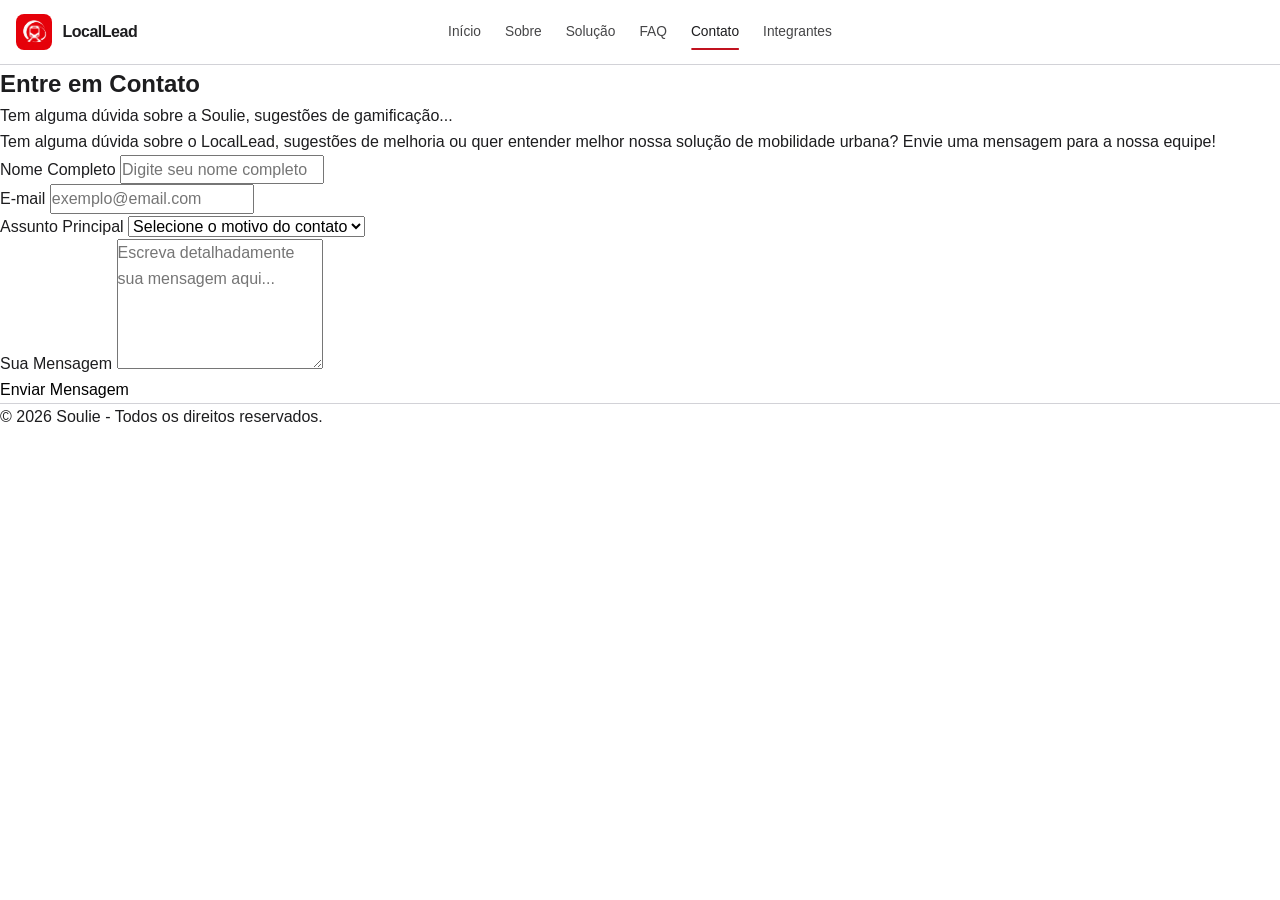
==== paginas/contato.html @ 7b082958 "Iniciando Página de contato no HTML" ====
<!DOCTYPE html>
<html lang="pt-br">

<head>
    <meta charset="UTF-8">
    <meta name="viewport" content="width=device-width, initial-scale=1.0">
    <link rel="shortcut icon" href="../assets/favicon/favicon.ico" type="image/x-icon">
    <link rel="stylesheet" href="../css/main.css">
    <link rel="stylesheet" href="../css/contato.css">
    <script src="../js/main.js" type="module" defer></script>
    <title>LocalLead | Contato</title>
</head>

<body>

    
<header class="header">
    <nav class="navbar" aria-label="Navegação principal">
        <a href="../index.html" class="navbar__brand">
            <img src="../assets/img/logo_locallead.png" alt="Logo LocalLead" class="navbar__logo">
            <span class="navbar__name">LocalLead</span>
        </a>
        <button class="navbar__toggle" type="button" aria-label="Abrir menu de navegação" aria-expanded="false" aria-controls="navbar-menu">
            <span class="navbar__toggle-line"></span>
            <span class="navbar__toggle-line"></span>
            <span class="navbar__toggle-line"></span>
        </button>
        <ul class="navbar__menu" id="navbar-menu">
            <li class="navbar__item"><a href="../index.html" class="navbar__link">Início</a></li>
            <li class="navbar__item"><a href="./sobre.html" class="navbar__link">Sobre</a></li>
            <li class="navbar__item"><a href="./solucao.html" class="navbar__link">Solução</a></li>
            <li class="navbar__item"><a href="./faq.html" class="navbar__link">FAQ</a></li>
            <li class="navbar__item"><a href="./contato.html" class="navbar__link navbar__link--active">Contato</a></li>
            <li class="navbar__item"><a href="./integrantes.html" class="navbar__link">Integrantes</a></li>
        </ul>
    </nav>
</header>

    <main>

        <section class="contact-hero" aria-labelledby="title-contact">
            <div class="section-title">
                <h2 id="title-contact">Entre em Contato</h2>
            </div>
           <!-- ❌ -->
<p class="contact-subtitle">
    Tem alguma dúvida sobre a Soulie, sugestões de gamificação...
</p>

<p class="contact-subtitle">
    Tem alguma dúvida sobre o LocalLead, sugestões de melhoria ou quer entender melhor nossa solução de mobilidade urbana?
    Envie uma mensagem para a nossa equipe!
</p>
        </section>

       
        <section class="contact-container">

            <form action="#" method="POST" class="contact-form" aria-label="Formulário de envio de mensagem">

                <div class="form-group">
                    <label for="nome">Nome Completo</label>
                    <input type="text" id="nome" name="nome" required aria-required="true"
                        placeholder="Digite seu nome completo">
                </div>

                <div class="form-group">
                    <label for="email">E-mail</label>
                    <input type="email" id="email" name="email" required aria-required="true"
                        placeholder="exemplo@email.com">
                </div>

                <div class="form-group">
                    <label for="assunto">Assunto Principal</label>
                    <select id="assunto" name="assunto" required aria-required="true">
                        <option value="" disabled selected>Selecione o motivo do contato</option>
                        <option value="duvida">Dúvidas sobre o Avatar</option>
                        <option value="sugestao">Sugestão de Funcionalidade</option>
                        <option value="feedback">Feedback do Projeto</option>
                        <option value="outros">Outros Assuntos</option>
                    </select>
                </div>

                <div class="form-group">
                    <label for="mensagem">Sua Mensagem</label>
                    <textarea id="mensagem" name="mensagem" rows="5" required aria-required="true"
                        placeholder="Escreva detalhadamente sua mensagem aqui..."></textarea>
                </div>

                <div class="form-actions">
                    <button type="submit" class="btn-submit" aria-label="Enviar dados do formulário de contato">
                        Enviar Mensagem
                    </button>
                </div>

            </form>

        </section>

    </main>

    <footer class="footer">
        <p>© 2026 Soulie - Todos os direitos reservados.</p>
    </footer>

</body>

</html>
---- css/main.css ----
@import url('./base.css');
@import url('./menu.css');
@import url('./hero.css');
@import url('./buttons.css');
@import url('./footer.css');
@import url('./layout.css');
@import url(integrantes.css);
@import url(faq.css);
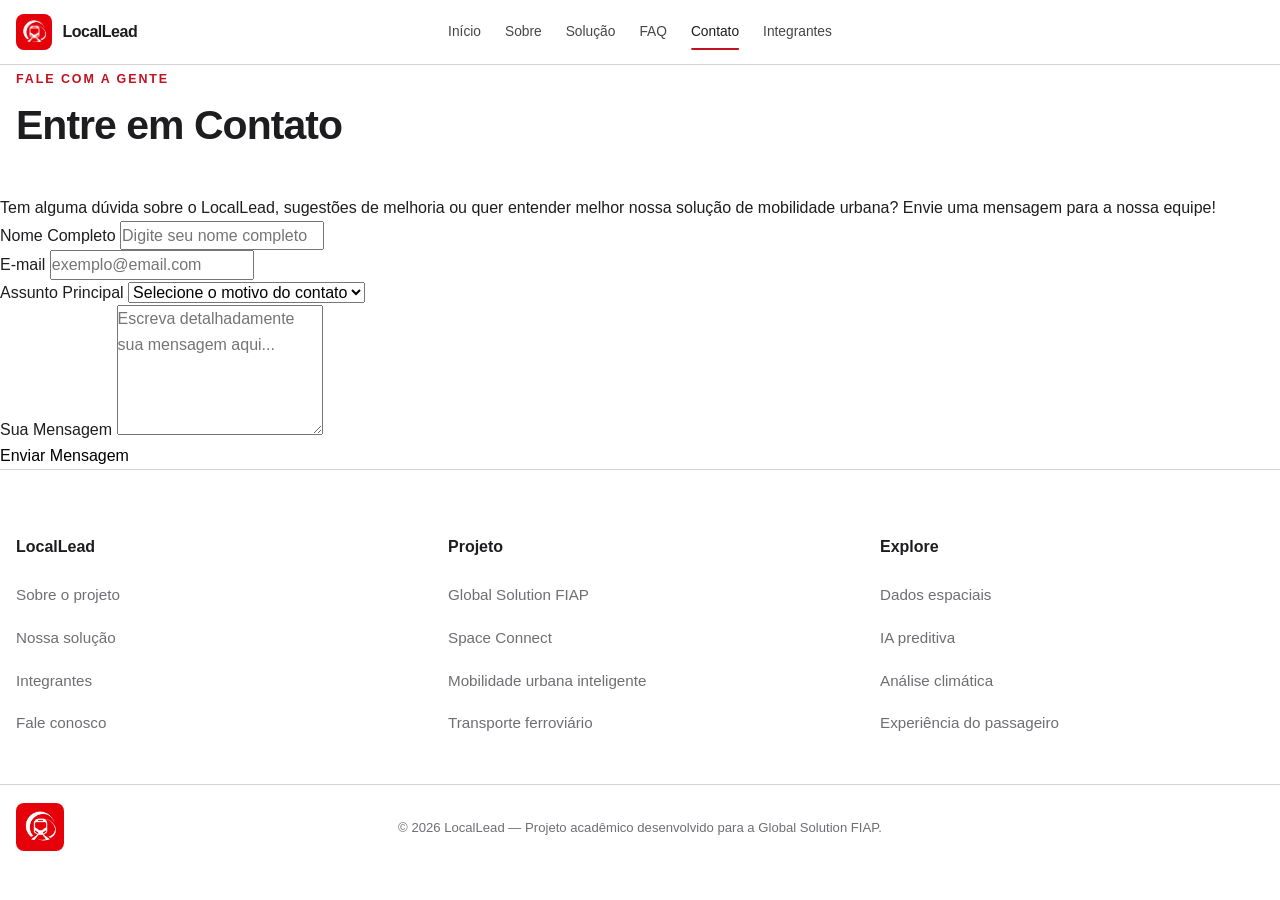
==== commit c40ddf96: "Finalizando HTML da página de contato" ====
--- a/paginas/contato.html
+++ b/paginas/contato.html
@@ -13,47 +13,42 @@
 
 <body>
 
-    
-<header class="header">
-    <nav class="navbar" aria-label="Navegação principal">
-        <a href="../index.html" class="navbar__brand">
-            <img src="../assets/img/logo_locallead.png" alt="Logo LocalLead" class="navbar__logo">
-            <span class="navbar__name">LocalLead</span>
-        </a>
-        <button class="navbar__toggle" type="button" aria-label="Abrir menu de navegação" aria-expanded="false" aria-controls="navbar-menu">
-            <span class="navbar__toggle-line"></span>
-            <span class="navbar__toggle-line"></span>
-            <span class="navbar__toggle-line"></span>
-        </button>
-        <ul class="navbar__menu" id="navbar-menu">
-            <li class="navbar__item"><a href="../index.html" class="navbar__link">Início</a></li>
-            <li class="navbar__item"><a href="./sobre.html" class="navbar__link">Sobre</a></li>
-            <li class="navbar__item"><a href="./solucao.html" class="navbar__link">Solução</a></li>
-            <li class="navbar__item"><a href="./faq.html" class="navbar__link">FAQ</a></li>
-            <li class="navbar__item"><a href="./contato.html" class="navbar__link navbar__link--active">Contato</a></li>
-            <li class="navbar__item"><a href="./integrantes.html" class="navbar__link">Integrantes</a></li>
-        </ul>
-    </nav>
-</header>
+    <header class="header">
+        <nav class="navbar" aria-label="Navegação principal">
+            <a href="../index.html" class="navbar__brand">
+                <img src="../assets/img/logo_locallead.png" alt="Logo LocalLead" class="navbar__logo">
+                <span class="navbar__name">LocalLead</span>
+            </a>
+            <button class="navbar__toggle" type="button" aria-label="Abrir menu de navegação" aria-expanded="false"
+                aria-controls="navbar-menu">
+                <span class="navbar__toggle-line"></span>
+                <span class="navbar__toggle-line"></span>
+                <span class="navbar__toggle-line"></span>
+            </button>
+            <ul class="navbar__menu" id="navbar-menu">
+                <li class="navbar__item"><a href="../index.html" class="navbar__link">Início</a></li>
+                <li class="navbar__item"><a href="./sobre.html" class="navbar__link">Sobre</a></li>
+                <li class="navbar__item"><a href="./solucao.html" class="navbar__link">Solução</a></li>
+                <li class="navbar__item"><a href="./faq.html" class="navbar__link">FAQ</a></li>
+                <li class="navbar__item"><a href="./contato.html" class="navbar__link navbar__link--active">Contato</a></li>
+                <li class="navbar__item"><a href="./integrantes.html" class="navbar__link">Integrantes</a></li>
+            </ul>
+        </nav>
+    </header>
 
     <main>
 
         <section class="contact-hero" aria-labelledby="title-contact">
-            <div class="section-title">
-                <h2 id="title-contact">Entre em Contato</h2>
+            <div class="section-heading">
+                <span class="section-heading__tag">Fale com a gente</span>
+                <h2 class="section-heading__title" id="title-contact">Entre em Contato</h2>
             </div>
-           <!-- ❌ -->
-<p class="contact-subtitle">
-    Tem alguma dúvida sobre a Soulie, sugestões de gamificação...
-</p>
-
-<p class="contact-subtitle">
-    Tem alguma dúvida sobre o LocalLead, sugestões de melhoria ou quer entender melhor nossa solução de mobilidade urbana?
-    Envie uma mensagem para a nossa equipe!
-</p>
+            <p class="contact-subtitle">
+                Tem alguma dúvida sobre o LocalLead, sugestões de melhoria ou quer entender melhor nossa solução de
+                mobilidade urbana? Envie uma mensagem para a nossa equipe!
+            </p>
         </section>
 
-       
         <section class="contact-container">
 
             <form action="#" method="POST" class="contact-form" aria-label="Formulário de envio de mensagem">
@@ -74,7 +69,7 @@
                     <label for="assunto">Assunto Principal</label>
                     <select id="assunto" name="assunto" required aria-required="true">
                         <option value="" disabled selected>Selecione o motivo do contato</option>
-                        <option value="duvida">Dúvidas sobre o Avatar</option>
+                        <option value="duvida">Dúvidas sobre o projeto</option>
                         <option value="sugestao">Sugestão de Funcionalidade</option>
                         <option value="feedback">Feedback do Projeto</option>
                         <option value="outros">Outros Assuntos</option>
@@ -100,7 +95,52 @@
     </main>
 
     <footer class="footer">
-        <p>© 2026 Soulie - Todos os direitos reservados.</p>
+        <div class="footer__content">
+            <div class="footer__column">
+                <h2 class="footer__title">LocalLead</h2>
+
+                <ul class="footer__list">
+                    <li><a href="./sobre.html">Sobre o projeto</a></li>
+                    <li><a href="./solucao.html">Nossa solução</a></li>
+                    <li><a href="./integrantes.html">Integrantes</a></li>
+                    <li><a href="./contato.html">Fale conosco</a></li>
+                </ul>
+            </div>
+
+            <div class="footer__column">
+                <h2 class="footer__title">Projeto</h2>
+
+                <ul class="footer__list">
+                    <li>Global Solution FIAP</li>
+                    <li>Space Connect</li>
+                    <li>Mobilidade urbana inteligente</li>
+                    <li>Transporte ferroviário</li>
+                </ul>
+            </div>
+
+            <div class="footer__column">
+                <h2 class="footer__title">Explore</h2>
+
+                <ul class="footer__list">
+                    <li>Dados espaciais</li>
+                    <li>IA preditiva</li>
+                    <li>Análise climática</li>
+                    <li>Experiência do passageiro</li>
+                </ul>
+            </div>
+        </div>
+
+        <div class="footer__bottom">
+            <div class="footer__bottom-content">
+                <a href="../index.html" class="footer__brand" aria-label="Página inicial LocalLead">
+                    <img src="../assets/img/logo_locallead.png" alt="Logo LocalLead" class="footer__logo">
+                </a>
+
+                <p class="footer__copyright">
+                    © 2026 LocalLead — Projeto acadêmico desenvolvido para a Global Solution FIAP.
+                </p>
+            </div>
+        </div>
     </footer>
 
 </body>
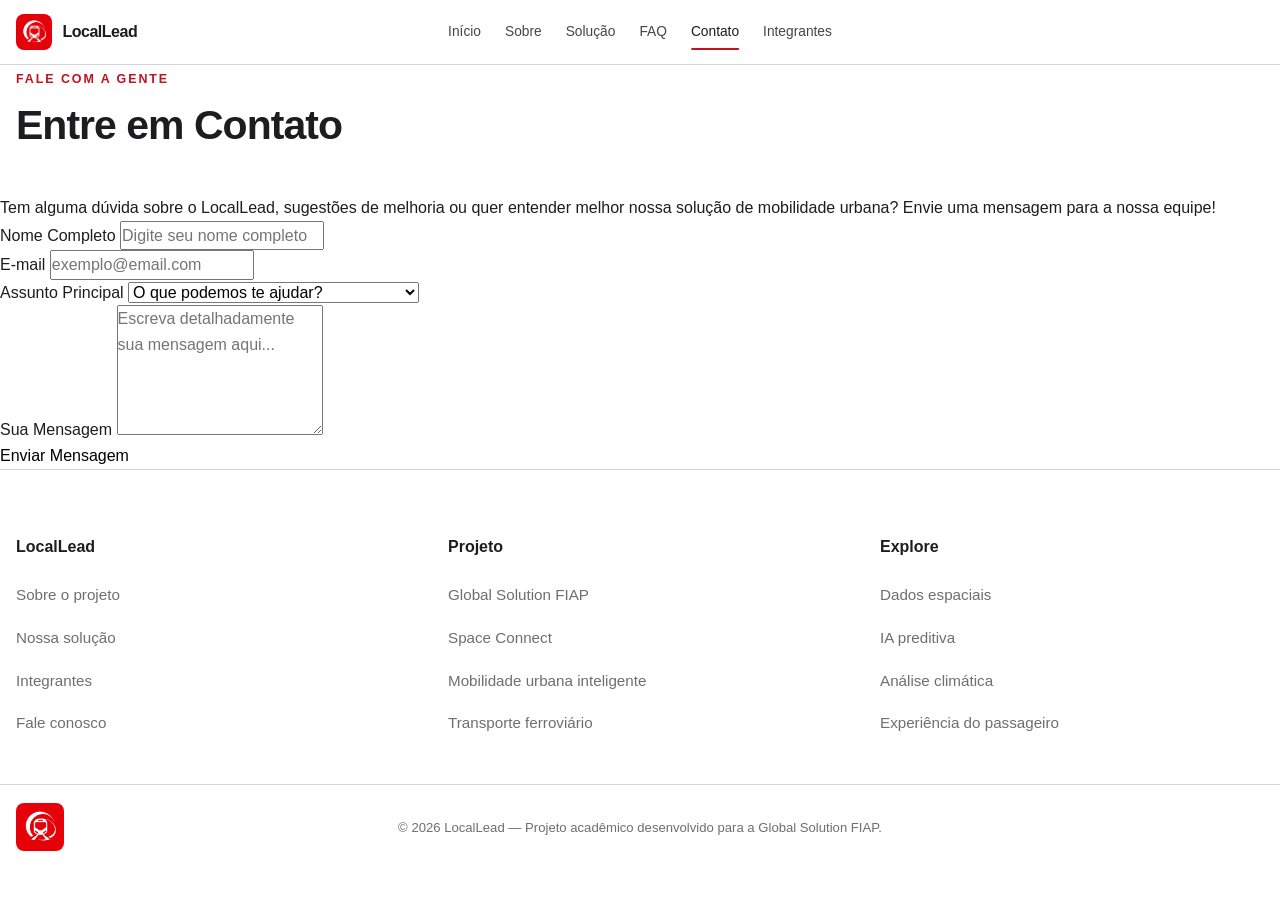
==== commit bf23044f: "Trocando os motivos para o contato ná pagina contato.html" ====
--- a/paginas/contato.html
+++ b/paginas/contato.html
@@ -67,13 +67,15 @@
 
                 <div class="form-group">
                     <label for="assunto">Assunto Principal</label>
-                    <select id="assunto" name="assunto" required aria-required="true">
-                        <option value="" disabled selected>Selecione o motivo do contato</option>
-                        <option value="duvida">Dúvidas sobre o projeto</option>
-                        <option value="sugestao">Sugestão de Funcionalidade</option>
-                        <option value="feedback">Feedback do Projeto</option>
-                        <option value="outros">Outros Assuntos</option>
-                    </select>
+                <select id="assunto" name="assunto" required aria-required="true">
+                <option value="" disabled selected>O que podemos te ajudar?</option>
+                <option value="previsao">A previsão que vi não bateu</option>
+                <option value="linha">Tem algo errado numa linha</option>
+                <option value="sugestao">Tenho uma sugestão de melhoria</option>
+                <option value="dado">Vi um dado que parece desatualizado</option>
+                <option value="parceria">Sou da imprensa ou quero parceria</option>
+                <option value="outros">É outra coisa</option>
+                </select>
                 </div>
 
                 <div class="form-group">
--- a/css/main.css
+++ b/css/main.css
@@ -2,7 +2,9 @@
 @import url('./menu.css');
 @import url('./hero.css');
 @import url('./buttons.css');
+@import url('./layout.css');
+@import url('./cards.css');
+@import url('./home.css');
+@import url("./integrantes.css");
 @import url('./footer.css');
-@import url('./layout.css');
-@import url(integrantes.css);
-@import url(faq.css);+
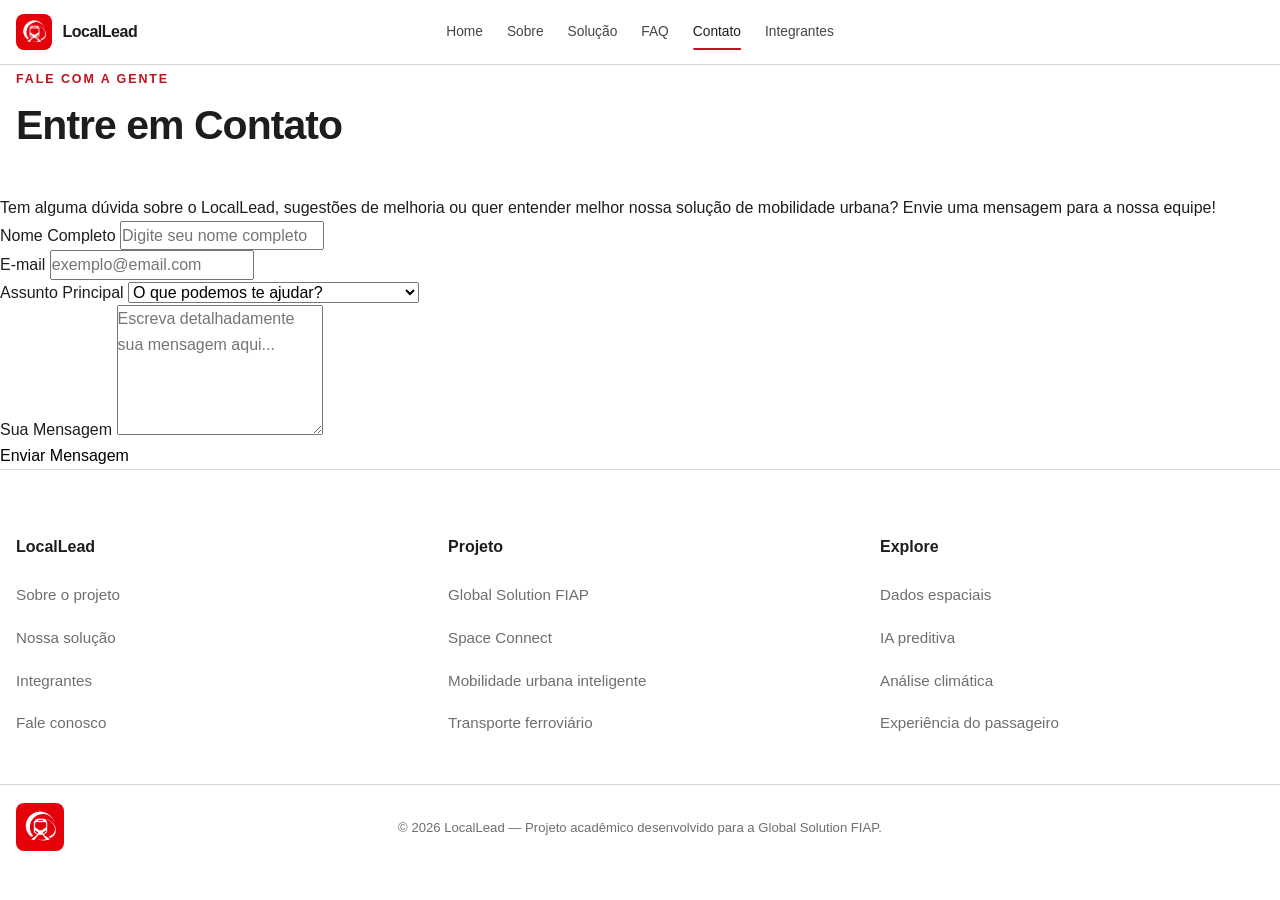
==== commit e6394f44: "adicionando imagens do mvp e arrumando o contato html" ====
--- a/paginas/contato.html
+++ b/paginas/contato.html
@@ -15,7 +15,7 @@
 
     <header class="header">
         <nav class="navbar" aria-label="Navegação principal">
-            <a href="../index.html" class="navbar__brand">
+            <a href="./contato.html" class="navbar__brand">
                 <img src="../assets/img/logo_locallead.png" alt="Logo LocalLead" class="navbar__logo">
                 <span class="navbar__name">LocalLead</span>
             </a>
@@ -26,7 +26,7 @@
                 <span class="navbar__toggle-line"></span>
             </button>
             <ul class="navbar__menu" id="navbar-menu">
-                <li class="navbar__item"><a href="../index.html" class="navbar__link">Início</a></li>
+                <li class="navbar__item"><a href="../index.html" class="navbar__link">Home</a></li>
                 <li class="navbar__item"><a href="./sobre.html" class="navbar__link">Sobre</a></li>
                 <li class="navbar__item"><a href="./solucao.html" class="navbar__link">Solução</a></li>
                 <li class="navbar__item"><a href="./faq.html" class="navbar__link">FAQ</a></li>
--- a/css/main.css
+++ b/css/main.css
@@ -6,5 +6,6 @@
 @import url('./cards.css');
 @import url('./home.css');
 @import url("./integrantes.css");
+@import url('./faq.css');
 @import url('./footer.css');
 
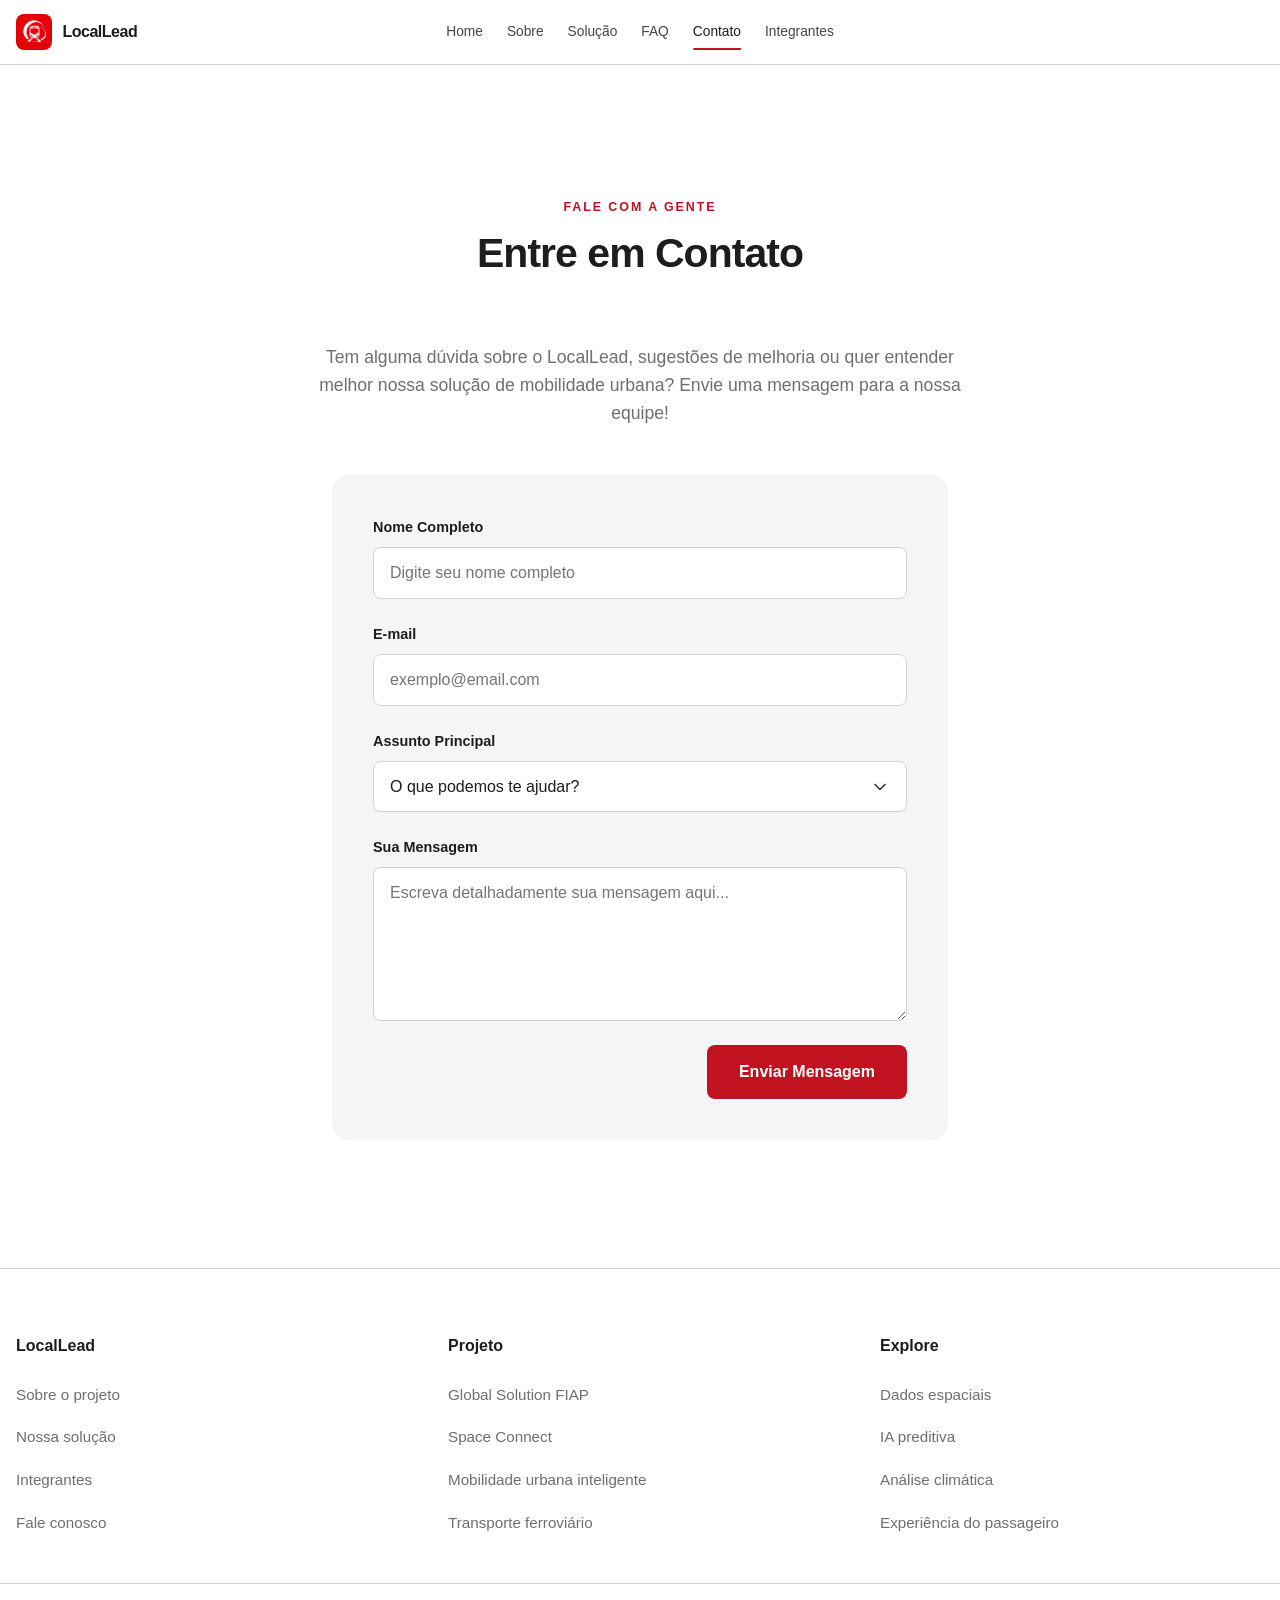
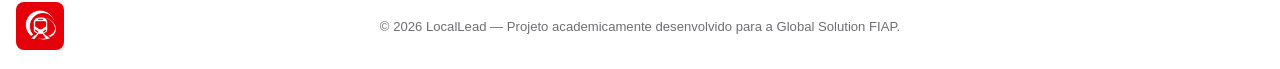
==== commit 5d527215: "Merge pull request #12 from arthurmartinss/arthurcarvalho feat: implementando e alterando a pagina d" ====
--- a/paginas/contato.html
+++ b/paginas/contato.html
@@ -15,7 +15,7 @@
 
     <header class="header">
         <nav class="navbar" aria-label="Navegação principal">
-            <a href="./contato.html" class="navbar__brand">
+            <a href="../index.html" class="navbar__brand">
                 <img src="../assets/img/logo_locallead.png" alt="Logo LocalLead" class="navbar__logo">
                 <span class="navbar__name">LocalLead</span>
             </a>
@@ -43,7 +43,7 @@
                 <span class="section-heading__tag">Fale com a gente</span>
                 <h2 class="section-heading__title" id="title-contact">Entre em Contato</h2>
             </div>
-            <p class="contact-subtitle">
+            <p class="contact-hero__subtitle">
                 Tem alguma dúvida sobre o LocalLead, sugestões de melhoria ou quer entender melhor nossa solução de
                 mobilidade urbana? Envie uma mensagem para a nossa equipe!
             </p>
@@ -53,39 +53,39 @@
 
             <form action="#" method="POST" class="contact-form" aria-label="Formulário de envio de mensagem">
 
-                <div class="form-group">
-                    <label for="nome">Nome Completo</label>
-                    <input type="text" id="nome" name="nome" required aria-required="true"
+                <div class="contact-form__group">
+                    <label for="nome" class="contact-form__label">Nome Completo</label>
+                    <input type="text" id="nome" name="nome" class="contact-form__input" required aria-required="true"
                         placeholder="Digite seu nome completo">
                 </div>
 
-                <div class="form-group">
-                    <label for="email">E-mail</label>
-                    <input type="email" id="email" name="email" required aria-required="true"
+                <div class="contact-form__group">
+                    <label for="email" class="contact-form__label">E-mail</label>
+                    <input type="email" id="email" name="email" class="contact-form__input" required aria-required="true"
                         placeholder="exemplo@email.com">
                 </div>
 
-                <div class="form-group">
-                    <label for="assunto">Assunto Principal</label>
-                <select id="assunto" name="assunto" required aria-required="true">
-                <option value="" disabled selected>O que podemos te ajudar?</option>
-                <option value="previsao">A previsão que vi não bateu</option>
-                <option value="linha">Tem algo errado numa linha</option>
-                <option value="sugestao">Tenho uma sugestão de melhoria</option>
-                <option value="dado">Vi um dado que parece desatualizado</option>
-                <option value="parceria">Sou da imprensa ou quero parceria</option>
-                <option value="outros">É outra coisa</option>
-                </select>
+                <div class="contact-form__group">
+                    <label for="assunto" class="contact-form__label">Assunto Principal</label>
+                    <select id="assunto" name="assunto" class="contact-form__input" required aria-required="true">
+                        <option value="" disabled selected>O que podemos te ajudar?</option>
+                        <option value="previsao">A previsão que vi não bateu</option>
+                        <option value="linha">Tem algo errado numa linha</option>
+                        <option value="sugestao">Tenho uma sugestão de melhoria</option>
+                        <option value="dado">Vi um dado que parece desatualizado</option>
+                        <option value="parceria">Sou da imprensa ou quero parceria</option>
+                        <option value="outros">É outra coisa</option>
+                    </select>
                 </div>
 
-                <div class="form-group">
-                    <label for="mensagem">Sua Mensagem</label>
-                    <textarea id="mensagem" name="mensagem" rows="5" required aria-required="true"
+                <div class="contact-form__group">
+                    <label for="mensagem" class="contact-form__label">Sua Mensagem</label>
+                    <textarea id="mensagem" name="mensagem" class="contact-form__input" rows="5" required aria-required="true"
                         placeholder="Escreva detalhadamente sua mensagem aqui..."></textarea>
                 </div>
 
-                <div class="form-actions">
-                    <button type="submit" class="btn-submit" aria-label="Enviar dados do formulário de contato">
+                <div class="contact-form__actions">
+                    <button type="submit" class="contact-form__btn" aria-label="Enviar dados do formulário de contato">
                         Enviar Mensagem
                     </button>
                 </div>
@@ -100,7 +100,6 @@
         <div class="footer__content">
             <div class="footer__column">
                 <h2 class="footer__title">LocalLead</h2>
-
                 <ul class="footer__list">
                     <li><a href="./sobre.html">Sobre o projeto</a></li>
                     <li><a href="./solucao.html">Nossa solução</a></li>
@@ -111,7 +110,6 @@
 
             <div class="footer__column">
                 <h2 class="footer__title">Projeto</h2>
-
                 <ul class="footer__list">
                     <li>Global Solution FIAP</li>
                     <li>Space Connect</li>
@@ -122,7 +120,6 @@
 
             <div class="footer__column">
                 <h2 class="footer__title">Explore</h2>
-
                 <ul class="footer__list">
                     <li>Dados espaciais</li>
                     <li>IA preditiva</li>
@@ -137,9 +134,8 @@
                 <a href="../index.html" class="footer__brand" aria-label="Página inicial LocalLead">
                     <img src="../assets/img/logo_locallead.png" alt="Logo LocalLead" class="footer__logo">
                 </a>
-
                 <p class="footer__copyright">
-                    © 2026 LocalLead — Projeto acadêmico desenvolvido para a Global Solution FIAP.
+                    © 2026 LocalLead — Projeto academicamente desenvolvido para a Global Solution FIAP.
                 </p>
             </div>
         </div>
--- a/css/main.css
+++ b/css/main.css
@@ -8,4 +8,5 @@
 @import url("./integrantes.css");
 @import url('./faq.css');
 @import url('./footer.css');
-
+@import url('./solucao.css');
+@import url('./contato.css');
--- a/css/contato.css
+++ b/css/contato.css
@@ -0,0 +1,239 @@
+
+.contact-hero {
+    padding: 8rem 2rem 3rem 2rem;
+    text-align: center;
+    display: flex;
+    flex-direction: column;
+    align-items: center;
+    justify-content: center;
+    width: 100%;
+}
+
+.contact-hero .section-heading {
+    text-align: center;
+    width: 100%;
+}
+
+.contact-hero .section-heading__title {
+    text-align: center !important;
+    margin-inline: auto;
+    width: 100%;
+}
+
+.contact-hero__subtitle {
+    width: 100%;
+    max-width: 650px;
+    margin: 1.25rem auto 0 auto;
+    color: var(--text-muted);
+    font-size: 1.1rem;
+    line-height: 1.6;
+    text-align: center;
+}
+
+.contact-container {
+    width: 100%;
+    max-width: 680px;
+    margin: 0 auto;
+    padding: 0 2rem 8rem 2rem;
+    box-sizing: border-box;
+}
+
+.contact-form {
+    background-color: var(--light-bg);
+    border-radius: 16px;
+    padding: 2.5rem;
+    display: flex;
+    flex-direction: column;
+    gap: 1.5rem;
+    border: 1px solid transparent;
+    width: 100%;
+    box-sizing: border-box;
+}
+
+
+.contact-form__group {
+    display: flex;
+    flex-direction: column;
+    gap: 0.5rem;
+    width: 100%;
+    align-items: flex-start; 
+}
+
+.contact-form__label {
+    font-size: 0.9rem;
+    font-weight: 600;
+    color: var(--text-main);
+    text-align: left;
+}
+
+.contact-form__input {
+    padding: 0.75rem 1rem;
+    border: 1.5px solid var(--border-light);
+    border-radius: 8px;
+    background-color: var(--white);
+    color: var(--text-main);
+    font-size: 1rem;
+    transition: var(--transition-smooth);
+    width: 100%;
+    box-sizing: border-box; 
+}
+
+.contact-form__input:focus {
+    outline: none;
+    border-color: var(--primary-red);
+    box-shadow: 0 0 0 3px rgba(224, 46, 36, 0.05);
+}
+
+select.contact-form__input {
+    cursor: pointer;
+    appearance: none; 
+    background-image: url("data:image/svg+xml;charset=UTF-8,%3csvg xmlns='http://www.w3.org/2000/svg' viewBox='0 0 24 24' fill='none' stroke='%23333' stroke-width='2' stroke-linecap='round' stroke-linejoin='round'%3e%3cpath d='M6 9l6 6 6-6'/%3e%3c/svg%3e");
+    background-repeat: no-repeat;
+    background-position: right 1rem center;
+    background-size: 1.25rem;
+    padding-right: 2.5rem;
+}
+
+textarea.contact-form__input {
+    resize: vertical;
+    min-height: 140px;
+    font-family: inherit;
+}
+
+
+.contact-form__error {
+    font-size: 0.82rem;
+    font-weight: 500;
+    color: var(--primary-red);
+    margin-top: 0.25rem;
+}
+
+.contact-form__input--error {
+    border-color: var(--primary-red) !important;
+    background-color: rgba(224, 46, 36, 0.01);
+}
+
+.contact-form__actions {
+    display: flex;
+    justify-content: flex-end;
+    width: 100%;
+}
+
+.contact-form__btn {
+    background-color: var(--primary-red);
+    color: var(--white);
+    padding: 0.875rem 2rem;
+    border-radius: 8px;
+    font-size: 1rem;
+    font-weight: 600;
+    border: none;
+    cursor: pointer;
+    transition: var(--transition-smooth);
+}
+
+.contact-form__btn:hover {
+    background-color: var(--primary-red-dark);
+    transform: translateY(-1px);
+}
+
+/* ===== CARD DE SUCESSO ===== */
+.success-card {
+    background-color: var(--light-bg);
+    border-radius: 16px;
+    padding: 4rem 2.5rem;
+    text-align: center;
+    display: flex;
+    flex-direction: column;
+    align-items: center;
+    gap: 1rem;
+    width: 100%;
+    box-sizing: border-box;
+    animation: fadeIn 0.4s ease-out;
+}
+
+.success-card__icon {
+    font-size: 3rem;
+    margin-bottom: 0.5rem;
+}
+
+.success-card__title {
+    font-size: 1.5rem;
+    font-weight: 700;
+    color: var(--text-main);
+}
+
+.success-card__text {
+    color: var(--text-muted);
+    font-size: 1rem;
+    max-width: 400px;
+    line-height: 1.5;
+}
+
+.success-card__btn {
+    margin-top: 0.75rem;
+    background-color: var(--primary-red);
+    color: var(--white);
+    padding: 0.75rem 1.75rem;
+    border-radius: 8px;
+    font-size: 0.95rem;
+    font-weight: 600;
+    border: none;
+    cursor: pointer;
+    transition: var(--transition-smooth);
+}
+
+.success-card__btn:hover {
+    background-color: var(--primary-red-dark);
+}
+
+@keyframes fadeIn {
+    from { opacity: 0; transform: translateY(10px); }
+    to { opacity: 1; transform: translateY(0); }
+}
+
+/* 
+   MEDIA QUERIES 
+   */
+
+@media (max-width: 992px) {
+    .contact-form {
+        padding: 2rem;
+    }
+
+    .contact-container {
+        max-width: 560px;
+    }
+}
+
+@media (max-width: 768px) {
+    .contact-hero {
+        padding-top: 6rem;
+    }
+
+    .contact-form {
+        padding: 2rem 1.25rem;
+    }
+
+    .contact-form__actions {
+        justify-content: stretch;
+    }
+
+    .contact-form__btn {
+        width: 100%;
+        text-align: center;
+    }
+}
+
+@media (max-width: 480px) {
+    .contact-hero {
+        padding: 5rem 1rem 2rem 1rem;
+    }
+
+    .contact-hero__subtitle {
+        font-size: 1rem;
+    }
+
+    .contact-container {
+        padding: 0 1rem 5rem 1rem;
+    }
+}
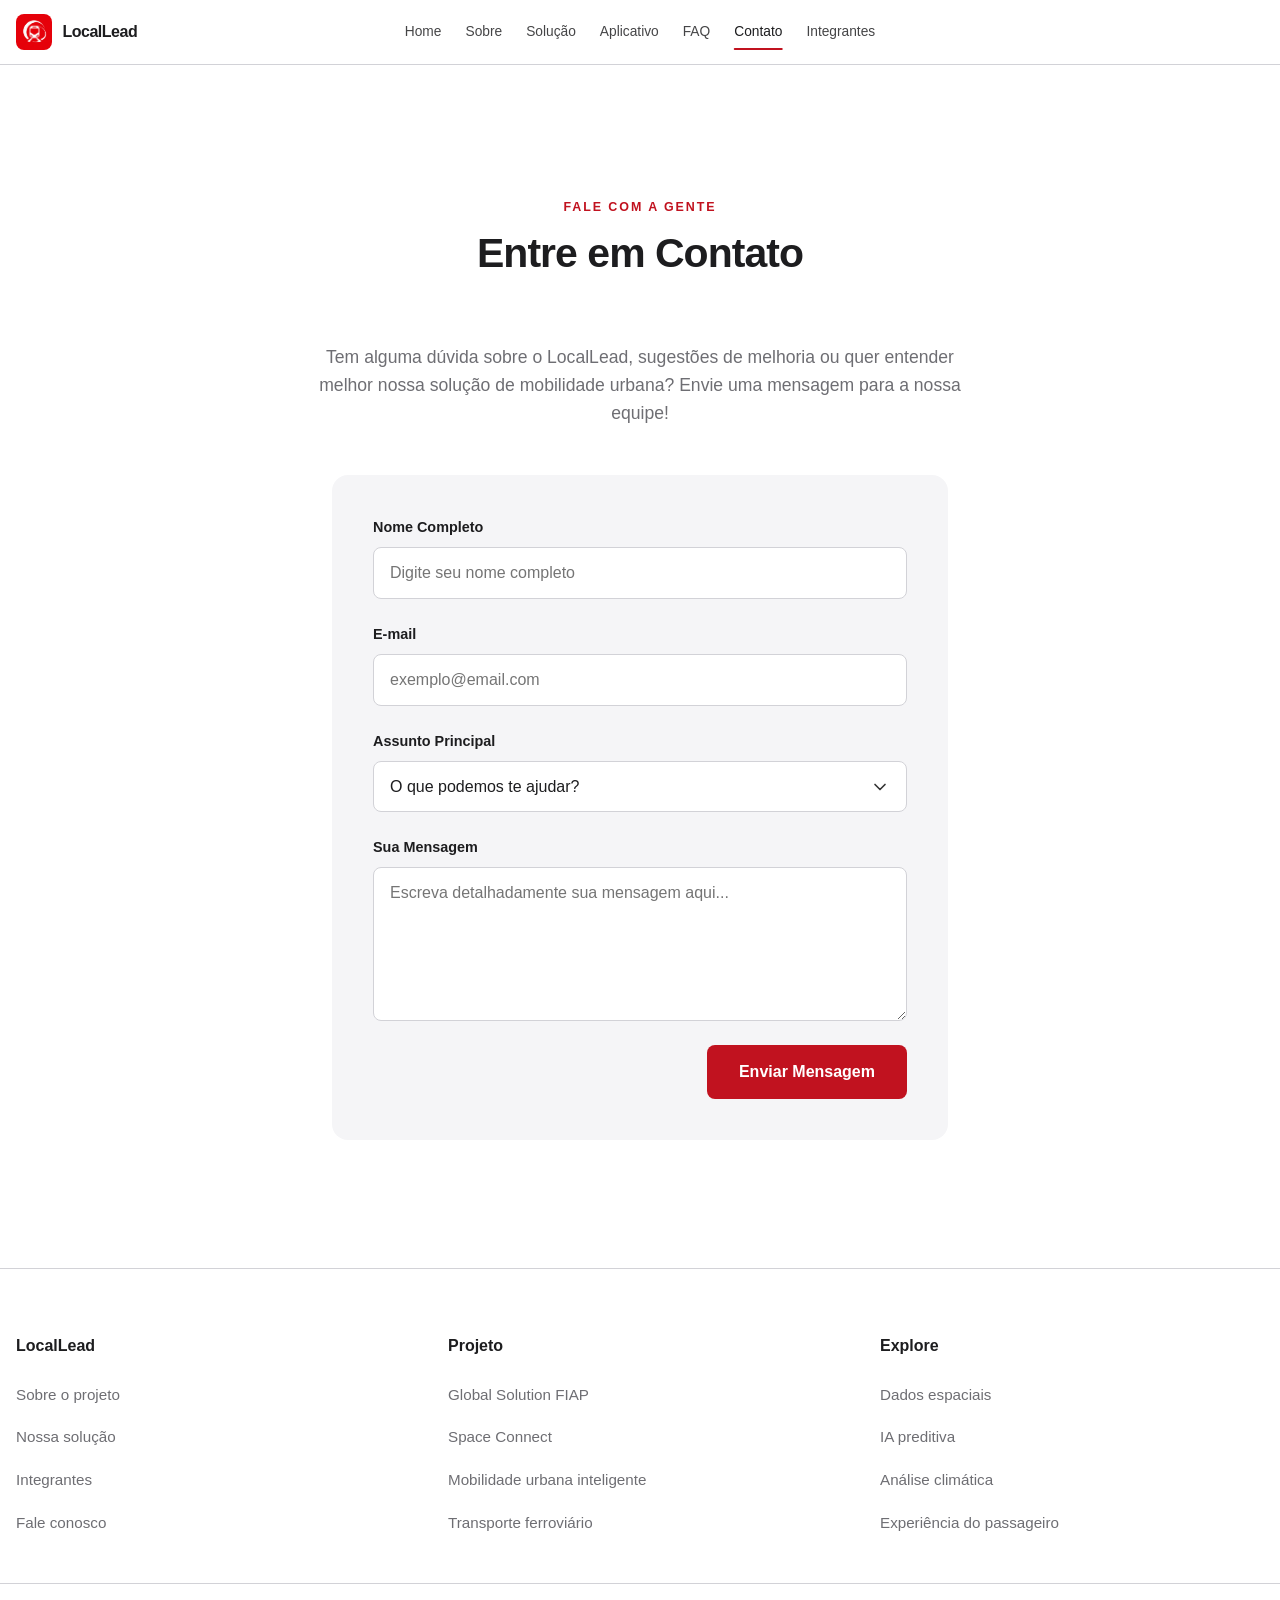
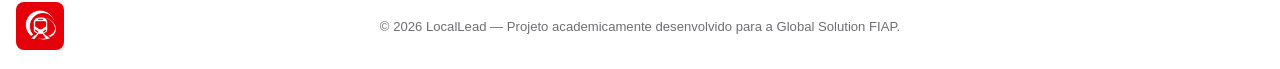
==== commit 54dfc2d7: "Merge branch 'main' into EnzoNukui" ====
--- a/paginas/contato.html
+++ b/paginas/contato.html
@@ -29,8 +29,12 @@
                 <li class="navbar__item"><a href="../index.html" class="navbar__link">Home</a></li>
                 <li class="navbar__item"><a href="./sobre.html" class="navbar__link">Sobre</a></li>
                 <li class="navbar__item"><a href="./solucao.html" class="navbar__link">Solução</a></li>
+                <li class="navbar__item">
+                    <a href="./aplicativo.html" class="navbar__link">Aplicativo</a>
+                </li>
                 <li class="navbar__item"><a href="./faq.html" class="navbar__link">FAQ</a></li>
-                <li class="navbar__item"><a href="./contato.html" class="navbar__link navbar__link--active">Contato</a></li>
+                <li class="navbar__item"><a href="./contato.html" class="navbar__link navbar__link--active">Contato</a>
+                </li>
                 <li class="navbar__item"><a href="./integrantes.html" class="navbar__link">Integrantes</a></li>
             </ul>
         </nav>
--- a/css/main.css
+++ b/css/main.css
@@ -7,6 +7,8 @@
 @import url('./home.css');
 @import url("./integrantes.css");
 @import url('./faq.css');
+@import url('./sobre.css');
+@import url('./apicativo.css');
 @import url('./footer.css');
 @import url('./solucao.css');
 @import url('./contato.css');
